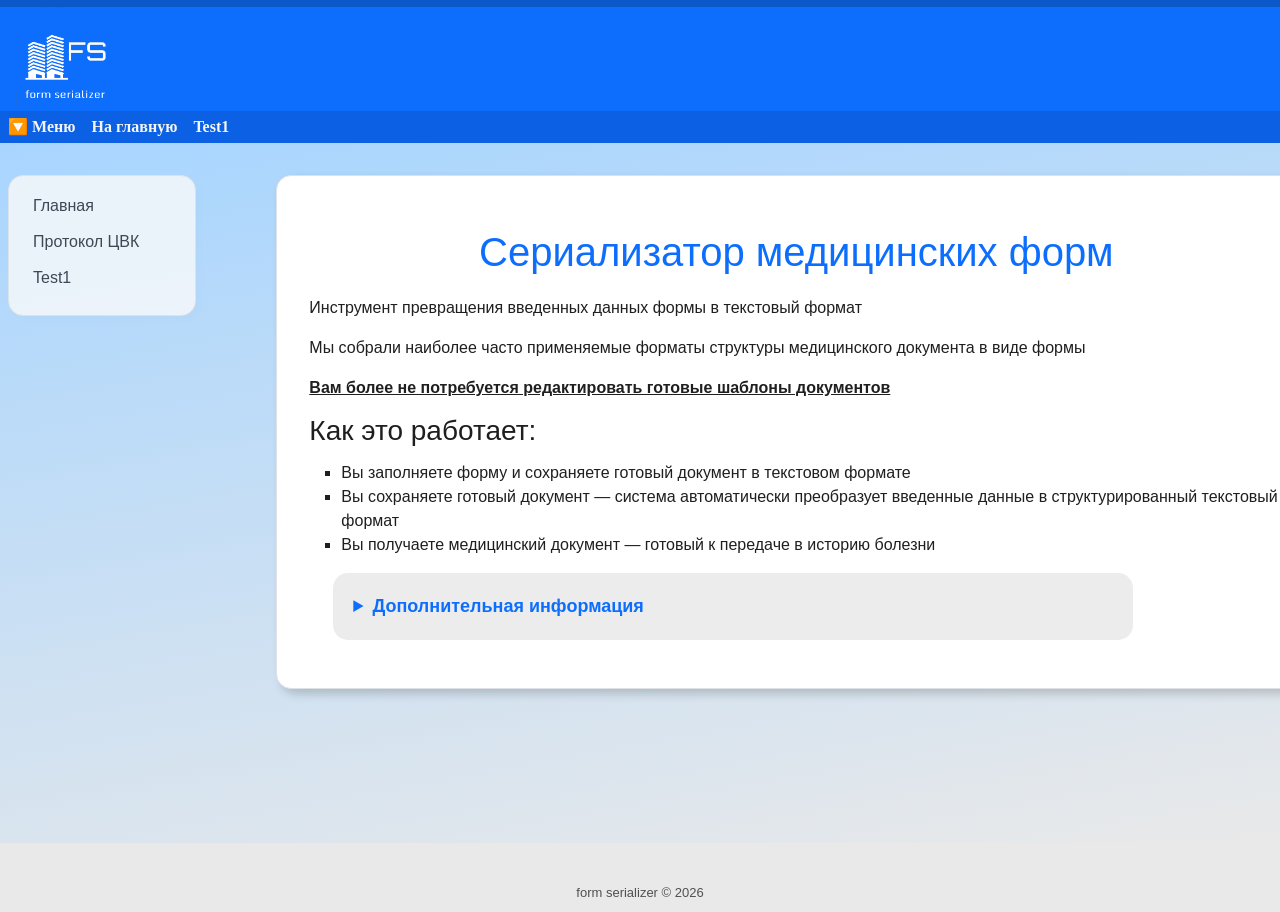
==== index.html @ 3777c530 "init" ====
<!doctype html>
<html lang="ru">
  <head>
    <meta charset="UTF-8" />
    <meta name="viewport" content="width=device-width, initial-scale=1.0" />
    <link rel="shortcut icon" href="img/icons/favicon.ico" />
    <link rel="stylesheet" type="text/css" href="css/lib/bootstrap.min.css" />
    <link rel="stylesheet" type="text/css" href="css/style.css" />
    <title>Сериализатор форм</title>
  </head>

  <body>
    <header>
      <img src="img/logo2.png" alt="логотип тут" class="logo" />
      <div class="nav">
        <a href="#" onclick="toggleMenu()">
          <span id="toggle-pict">🔽</span>
          <span id="toggle-menu">Меню</span>
        </a>
        <a href="#">На главную</a>
        <a href="test1.html">Test1</a>
      </div>
    </header>

    <div class="main">
      <!-- Menu -->
      <div class="menu" id="main-menu">
        <ul id="main-menu-ul">
          <!-- строит: li><a href=LINK>TEXT</a></li> через addElementToMainMenu(targetTagId, LINK, TEXT) -->
        </ul>
      </div>
      <!-- Menu -->

      <div class="content">
        <h1>Сериализатор медицинских форм</h1>

        <p>Инструмент превращения введенных данных формы в текстовый формат</p>

        <p>
          Мы собрали наиболее часто применяемые форматы структуры медицинского
          документа в виде формы
        </p>

        <b
          ><u
            >Вам более не потребуется редактировать готовые шаблоны
            документов</u
          ></b
        >

        <div>
          <h3>Как это работает:</h3>
          <ul>
            <li>
              Вы заполняете форму и сохраняете готовый документ в текстовом
              формате
            </li>
            <li>
              Вы сохраняете готовый документ — система автоматически преобразует
              введенные данные в структурированный текстовый формат
            </li>
            <li>
              Вы получаете медицинский документ — готовый к передаче в историю
              болезни
            </li>
          </ul>
        </div>

        <div class="content-summary">
          <details>
            <summary>Дополнительная информация</summary>

            <p>
              <strong>Полнота данных</strong><br />
              Форма имеет практически все необходимые поля, которые можно
              встретить в рутинной практике анестезиолога-реаниматолога. От
              оценки рисков до фиксации этапов операции — ничего не упущено.
            </p>

            <p>
              <strong>Индивидуальный подход</strong><br />
              Изменяемые данные — показатели гемодинамики (АД, ЧСС, SpO₂, ЦВД),
              параметры ИВЛ, дозировки препаратов и прочее — заполняются
              индивидуально под каждого пациента и конкретную клиническую
              ситуацию.
            </p>

            <p>
              <strong>Гибкость</strong><br />
              Вы не привязаны к жестким шаблонам. Форма учитывает, что каждый
              случай уникален, и позволяет вносить персонализированные данные
              туда, где это необходимо.
            </p>
          </details>
        </div>
      </div>
    </div>

    <footer>form serializer © <span id="current-year"></span></footer>

    <script src="js/lib/bootstrap.min.js">
      // bootstrap
    </script>
    <script src="js/source.js">
      // JS
    </script>
    <script src="js/variables.js">
      // JS
    </script>
  </body>
</html>
---- css/style.css ----
body {
  font-family: Arial, Helvetica, sans-serif;
  color: #1f1f1f;
  /*background-color: #f8fafc;*/
  /*height: 100%;*/
  margin: 0;
  padding: 0;
  line-height: 1.5; /* устанавливает величину пространства между строками */
}

header {
  /* display: flex;
  justify-content: flex-start;*/
  width: 100%;
  background-color: #0d6efd;
  border-top: 7px solid #0a58ca;
  padding: 0;
}

header .logo {
  width: 100px;
  margin-left: 1em;
  margin-bottom: 0.2em;
}

header .nav {
  display: flex;
  align-items: center;
  background-color: #0122692c;
  margin-bottom: auto;
  font: 1em Tahoma;
  font-weight: 700;
  color: #f8f9fa;
  height: 2em;
}

header a {
  color: whitesmoke;
  font-weight: 800;
  padding-right: 0.5em;
  padding-left: 0.5em;
}

.main {
  width: auto;
  display: flex;
  flex-wrap: nowrap;
  justify-content: start;
  align-items: flex-start;
  min-height: 700px;
  /*background-image: linear-gradient(#a8d5ff, #f8fafc, #e9e9e9);*/
  background-image: linear-gradient(170deg, #a8d5ff, #e9e9e9);
}

.menu {
  height: 100%;
  font: 1em sans-serif;
  margin: 2em 5em 2em 0.5em;
  padding-right: 2em;
  background-color: #fafafa;
  border-radius: 15px;
  border: #e6e6e6;
  border-style: solid;
  border-width: 1px;

  box-shadow: 5px 5px 10px rgba(0, 0, 0, 0.01); /* тень */
  opacity: 80%; /* меню видимое */
  transition:
    opacity 0.3s,
    visibility 0.3s;
}

/* когда есть оба класса  menu hidden*/
.menu.hidden {
  visibility: hidden;
  opacity: 0;
  pointer-events: none; /* чтобы нельзя было кликнуть по невидимому меню */
}

.menu ul {
  margin: 1px 0 0 0;
  padding: 1em;
  list-style-type: none;
}

.menu li {
  padding-bottom: 0.5em;
}

.menu li a {
  display: block;
  padding: 0.3em 0.5em;
  border-radius: 8px;
  transition:
    background-color 0.2s,
    color 0.2s;
}

.menu li a:hover {
  background-color: #0d6efd;
  color: white;
}

.nav2 {
  position: relative;
}

#toggle-pict {
  display: inline-block;
  transition: transform 0.3s ease;
}

#toggle-pict.rotated {
  transform: rotate(180deg);
}

.content {
  min-width: 65em;
  min-height: 10em;
  margin: 2em 0 2em 0;
  background: #ffffff;
  border: 1px solid #dee2e6;
  border-radius: 15px;
  padding: 2em 2em 3em 2em;
  box-shadow: 5px 5px 10px rgba(0, 0, 0, 0.18); /* тень */
}

.content-summary {
  background-color: #ececec;
  border-radius: 15px;
  padding: 20px;
  width: 90%;
  max-width: 800px;
  margin-left: 1.5em;
  margin-right: auto;
}

summary {
  font-size: large;
  font-weight: 800;
  color: #0d6efd;
  cursor: pointer;
}

/* анимация */
@keyframes fade {
  from {
    opacity: 0;
  }
  to {
    opacity: 1;
  }
}

details[open] {
  animation: fade 0.3s ease-in;
}

h1 {
  text-align: center;
  color: #0d6efd;
}

h1,
h2,
h3,
h4 {
  margin-top: 0.5em;
  margin-bottom: 0.5em;
}

ul {
  list-style-type: square;
}

.main-form {
  cursor: crosshair;
}

.subtext {
  color: rgb(133, 108, 0);
}

.line-spacer {
  height: 2px;
  
  /*background-color: #1a1a1a;*/
  background-image: linear-gradient(90deg, #e7e7e7, #cccccc, #e7e7e7);
  margin-top: 1em;
  margin-bottom: 1em;
}

footer {
  text-align: center;
  margin: 0;
  padding: 40px 0 10px 0;
  background-color: #e9e9e9;
  color: #505050;
  font-size: small;
  font-family: sans-serif;
}

a {
  color: #004999;
  text-decoration: none;
}

a:hover {
  color: white;
  background-color: #004999;
  transition: all 0.3s;
}

button {
  background: #dee2e6;
  border: 1px;
  border-color: #c5c5c5;
  border-style: solid;
  padding: 10px 10px;
  border-radius: 10px;
  font-weight: 800;
  color: #1a1a1a;
  cursor: pointer;
  box-shadow: 0 2px 5px rgba(0, 0, 0, 0.15);
  transition: background-color 0.2s;
}

button:hover {
  background-color: rgba(0, 0, 0, 0.25);
}
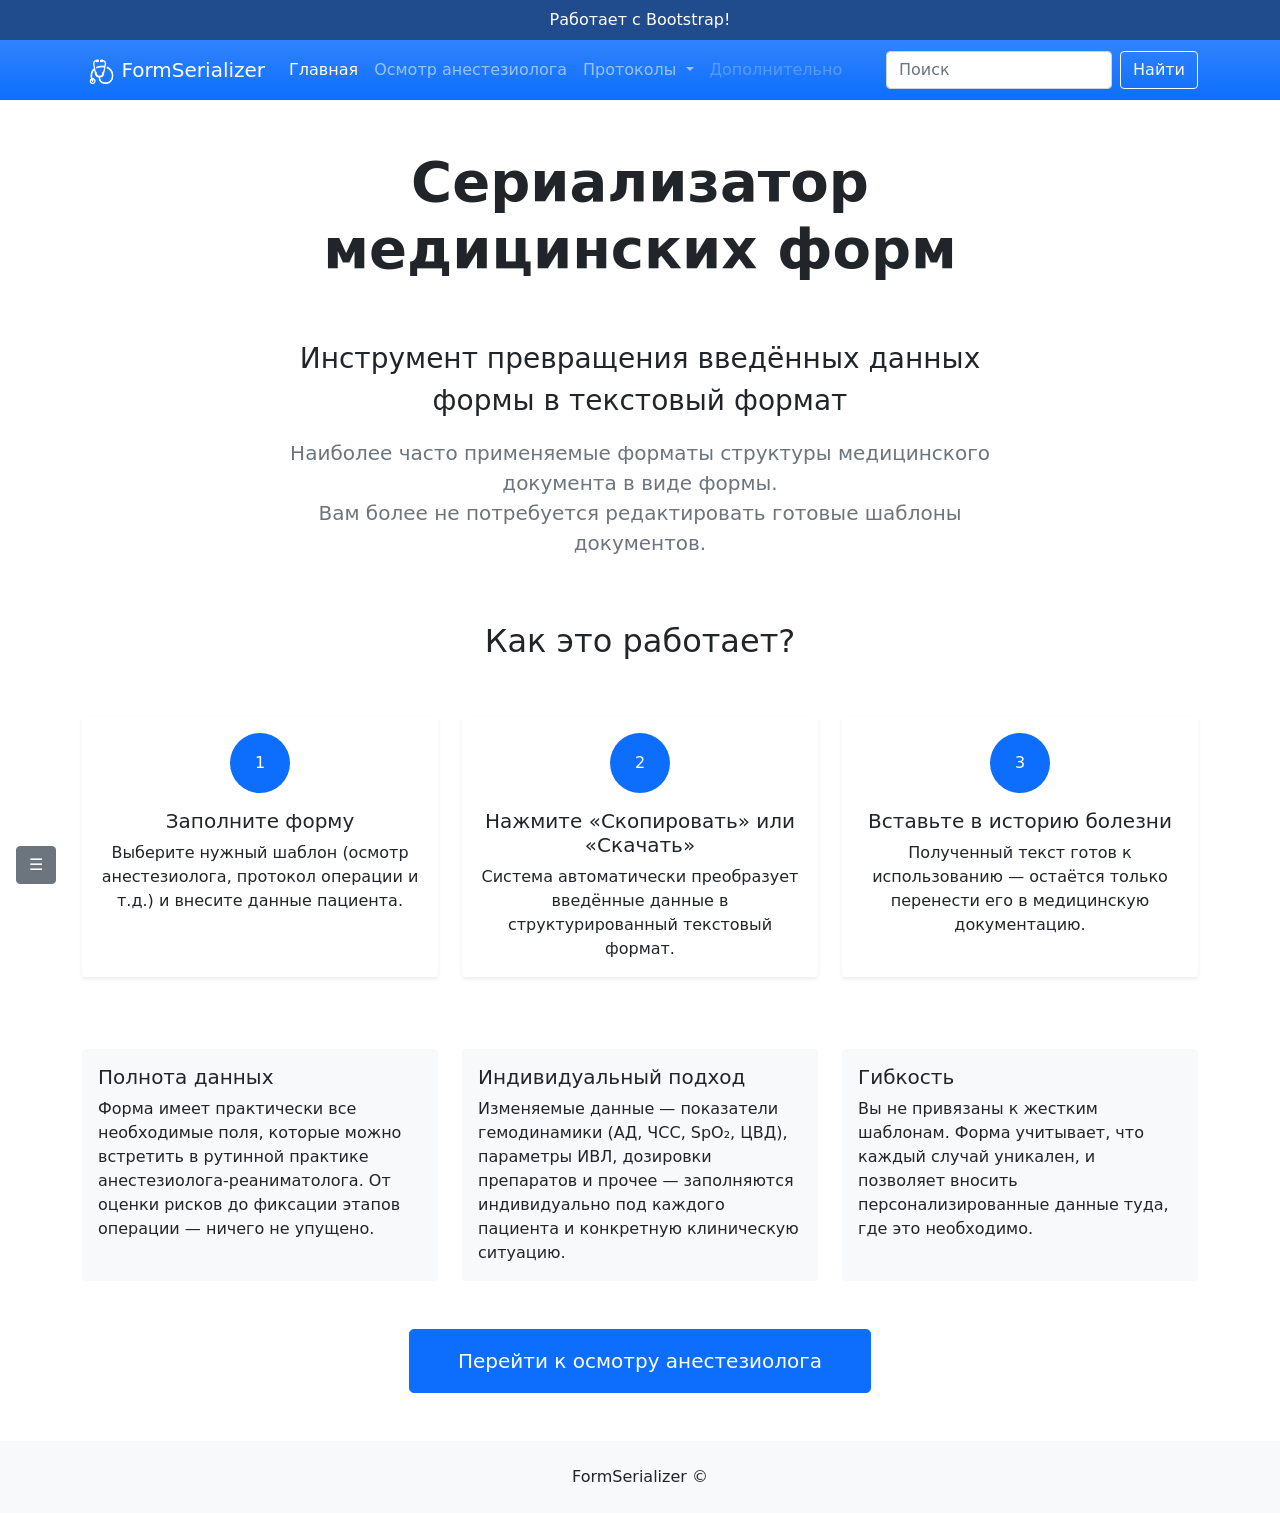
==== commit f759b6f4: "update index and structure" ====
--- a/index.html
+++ b/index.html
@@ -1,111 +1,206 @@
 <!doctype html>
 <html lang="ru">
-  <head>
-    <meta charset="UTF-8" />
-    <meta name="viewport" content="width=device-width, initial-scale=1.0" />
-    <link rel="shortcut icon" href="img/icons/favicon.ico" />
-    <link rel="stylesheet" type="text/css" href="css/lib/bootstrap.min.css" />
-    <link rel="stylesheet" type="text/css" href="css/style.css" />
-    <title>Сериализатор форм</title>
-  </head>
-
-  <body>
-    <header>
-      <img src="img/logo2.png" alt="логотип тут" class="logo" />
-      <div class="nav">
-        <a href="#" onclick="toggleMenu()">
-          <span id="toggle-pict">🔽</span>
-          <span id="toggle-menu">Меню</span>
+
+<head>
+  <meta charset="UTF-8" />
+  <meta name="viewport" content="width=device-width, initial-scale=1.0" />
+  <link rel="shortcut icon" href="img/icons/favicon.ico" />
+  <link rel="stylesheet" type="text/css" href="css/lib/bootstrap.min.css" />
+  <link rel="stylesheet" type="text/css" href="css/styles.css" />
+  <title>Сериализатор медицинских форм</title>
+</head>
+
+<body>
+  <header>
+    <!-- Навигационная панель -->
+    <div class="d-block px-3 py-2 text-center text-bold skippy" style="background-color: #083880; opacity: 90%">
+      <a href="https://getbootstrap.com/" class="text-white text-decoration-none">Работает с Bootstrap!</a>
+    </div>
+    <nav class="navbar navbar-expand-md navbar-dark bg-primary bg-gradient mb-4 py-0">
+      <div class="container d-flex align-items-center">
+        <!-- Логотип -->
+        <a class="navbar-brand d-flex align-items-center" href="index.html">
+          <img src="img/stethoscope_light.png" height="50px" alt="Изображение фонендоскопа" />FormSerializer
         </a>
-        <a href="#">На главную</a>
-        <a href="test1.html">Test1</a>
-      </div>
-    </header>
-
-    <div class="main">
-      <!-- Menu -->
-      <div class="menu" id="main-menu">
-        <ul id="main-menu-ul">
-          <!-- строит: li><a href=LINK>TEXT</a></li> через addElementToMainMenu(targetTagId, LINK, TEXT) -->
-        </ul>
-      </div>
-      <!-- Menu -->
-
-      <div class="content">
-        <h1>Сериализатор медицинских форм</h1>
-
-        <p>Инструмент превращения введенных данных формы в текстовый формат</p>
-
-        <p>
-          Мы собрали наиболее часто применяемые форматы структуры медицинского
-          документа в виде формы
+        <!-- Ссылка на источник изображения: https://sergeychikin.ru/365/ Image by Сергей Чикин, brakodelnya@gmail.com-->
+
+        <!-- Сворачиваемое меню  -->
+        <div class="collapse navbar-collapse" id="navbarSupportedContent">
+          <!-- Основные пункты меню (me-auto - выравнивание слева) -->
+          <ul class="navbar-nav me-auto mb-2 mb-lg-0">
+            <li class="nav-item">
+              <a class="nav-link active" aria-current="page" href="index.html">Главная</a>
+              <!-- Активная ссылка -->
+            </li>
+            <li class="nav-item">
+              <a class="nav-link" href="anesth_consultation.html">Осмотр анестезиолога</a>
+              <!-- Обычная ссылка -->
+            </li>
+
+            <!-- Выпадающее меню dropdown -->
+            <li class="nav-item dropdown">
+              <a class="nav-link dropdown-toggle" href="#" id="navbarDropdown" role="button" data-bs-toggle="dropdown"
+                aria-expanded="false">
+                Протоколы
+              </a>
+              <!-- Список выпадающего меню -->
+              <ul id="main-menu-ul" class="dropdown-menu bg-light" aria-labelledby="navbarDropdown">
+                <li><a class="dropdown-item" href="#">Протокол ЦВК</a></li>
+                <li><a class="dropdown-item" href="#">Протокол артерия</a></li>
+                <li><a class="dropdown-item" href="#">Протокол анестезии</a></li>
+                <li>
+                  <hr class="dropdown-divider" />
+                  <!-- Разделитель пунктов меню -->
+                </li>
+                <li>
+                  <a class="dropdown-item" href="#">Другие протоколы</a>
+                </li>
+              </ul>
+            </li>
+
+            <!-- Неактивная  ссылка -->
+            <li class="nav-item">
+              <a class="nav-link disabled" href="#" tabindex="-1" aria-disabled="true">Дополнительно</a>
+            </li>
+          </ul>
+
+          <!-- Форма поиска как flex-контейнер -->
+          <form class="d-flex" onsubmit="handleSearch(event)">
+            <input class="form-control me-2" type="search" placeholder="Поиск" aria-label="Search">
+            <button class="btn btn-outline-light" type="submit">
+              Найти
+            </button>
+          </form>
+        </div>
+      </div>
+    </nav>
+  </header>
+
+  <!-- Кнопка открытия бокового меню  -->
+  <button class="btn btn-secondary position-fixed bottom-0 start-0 m-3" type="button" data-bs-toggle="offcanvas"
+    data-bs-target="#sidebarMenu">
+    ☰
+  </button>
+
+  <!-- Боковое меню offcanvas (динамическое меню будет заполнено скриптом) -->
+  <div class="offcanvas offcanvas-start bg-light" id="sidebarMenu" aria-labelledby="sidebarLabel">
+    <div class="offcanvas-header">
+      <h5 class="offcanvas-title" id="sidebarLabel">Меню</h5>
+      <button type="button" class="btn-close" data-bs-dismiss="offcanvas"></button>
+    </div>
+    <hr />
+    <div class="offcanvas-body">
+      <ul class="nav nav-pills flex-column mb-auto" id="menu-ul"></ul>
+    </div>
+  </div>
+
+  <!-- ОСНОВНОЙ КОНТЕНТ  -->
+  <main class="container my-5">
+    <!-- Заголовок  -->
+    <div class="row mb-5">
+      <div class="col-lg-8 mx-auto text-center">
+        <h1 class="display-4 fw-bold">Сериализатор медицинских форм</h1>
+        <p class="lead fs-3">Инструмент превращения введённых данных формы в текстовый формат</p>
+        <p class="fs-5 text-muted">
+          Наиболее часто применяемые форматы структуры медицинского документа в виде формы.<br>
+          Вам более не потребуется редактировать готовые шаблоны документов.
         </p>
-
-        <b
-          ><u
-            >Вам более не потребуется редактировать готовые шаблоны
-            документов</u
-          ></b
-        >
-
-        <div>
-          <h3>Как это работает:</h3>
-          <ul>
-            <li>
-              Вы заполняете форму и сохраняете готовый документ в текстовом
-              формате
-            </li>
-            <li>
-              Вы сохраняете готовый документ — система автоматически преобразует
-              введенные данные в структурированный текстовый формат
-            </li>
-            <li>
-              Вы получаете медицинский документ — готовый к передаче в историю
-              болезни
-            </li>
-          </ul>
-        </div>
-
-        <div class="content-summary">
-          <details>
-            <summary>Дополнительная информация</summary>
-
-            <p>
-              <strong>Полнота данных</strong><br />
-              Форма имеет практически все необходимые поля, которые можно
-              встретить в рутинной практике анестезиолога-реаниматолога. От
-              оценки рисков до фиксации этапов операции — ничего не упущено.
+      </div>
+    </div>
+
+    <!-- Как это работает  -->
+    <div class="row mb-5">
+      <div class="col-12 text-center mb-4">
+        <h2 class="fw-semibold">Как это работает?</h2>
+      </div>
+      <div class="col-md-4 mb-4">
+        <div class="card h-100 border-0 shadow-sm">
+          <div class="card-body text-center">
+            <div
+              class="bg-primary text-white rounded-circle d-inline-flex align-items-center justify-content-center mb-3"
+              style="width: 60px; height: 60px;">1</div>
+            <h5 class="card-title">Заполните форму</h5>
+            <p class="card-text">Выберите нужный шаблон (осмотр анестезиолога, протокол операции и т.д.) и внесите
+              данные пациента.</p>
+          </div>
+        </div>
+      </div>
+      <div class="col-md-4 mb-4">
+        <div class="card h-100 border-0 shadow-sm">
+          <div class="card-body text-center">
+            <div
+              class="bg-primary text-white rounded-circle d-inline-flex align-items-center justify-content-center mb-3"
+              style="width: 60px; height: 60px;">2</div>
+            <h5 class="card-title">Нажмите «Скопировать» или «Скачать»</h5>
+            <p class="card-text">Система автоматически преобразует введённые данные в структурированный текстовый
+              формат.</p>
+          </div>
+        </div>
+      </div>
+      <div class="col-md-4 mb-4">
+        <div class="card h-100 border-0 shadow-sm">
+          <div class="card-body text-center">
+            <div
+              class="bg-primary text-white rounded-circle d-inline-flex align-items-center justify-content-center mb-3"
+              style="width: 60px; height: 60px;">3</div>
+            <h5 class="card-title">Вставьте в историю болезни</h5>
+            <p class="card-text">Полученный текст готов к использованию — остаётся только перенести его в медицинскую
+              документацию.</p>
+          </div>
+        </div>
+      </div>
+    </div>
+
+    <!-- Дополнительная информация  -->
+    <div class="row g-4">
+      <div class="col-md-6 col-lg-4">
+        <div class="card h-100 border-0 bg-light">
+          <div class="card-body">
+            <h5 class="card-title">Полнота данных</h5>
+            <p class="card-text">Форма имеет практически все необходимые поля, которые можно встретить в рутинной
+              практике анестезиолога-реаниматолога. От оценки рисков до фиксации этапов операции — ничего не упущено.
             </p>
-
-            <p>
-              <strong>Индивидуальный подход</strong><br />
-              Изменяемые данные — показатели гемодинамики (АД, ЧСС, SpO₂, ЦВД),
-              параметры ИВЛ, дозировки препаратов и прочее — заполняются
-              индивидуально под каждого пациента и конкретную клиническую
-              ситуацию.
-            </p>
-
-            <p>
-              <strong>Гибкость</strong><br />
-              Вы не привязаны к жестким шаблонам. Форма учитывает, что каждый
-              случай уникален, и позволяет вносить персонализированные данные
-              туда, где это необходимо.
-            </p>
-          </details>
-        </div>
-      </div>
-    </div>
-
-    <footer>form serializer © <span id="current-year"></span></footer>
-
-    <script src="js/lib/bootstrap.min.js">
-      // bootstrap
-    </script>
-    <script src="js/source.js">
-      // JS
-    </script>
-    <script src="js/variables.js">
-      // JS
-    </script>
-  </body>
-</html>
+          </div>
+        </div>
+      </div>
+      <div class="col-md-6 col-lg-4">
+        <div class="card h-100 border-0 bg-light">
+          <div class="card-body">
+            <h5 class="card-title">Индивидуальный подход</h5>
+            <p class="card-text">Изменяемые данные — показатели гемодинамики (АД, ЧСС, SpO₂, ЦВД), параметры ИВЛ,
+              дозировки препаратов и прочее — заполняются индивидуально под каждого пациента и конкретную клиническую
+              ситуацию.</p>
+          </div>
+        </div>
+      </div>
+      <div class="col-md-6 col-lg-4">
+        <div class="card h-100 border-0 bg-light">
+          <div class="card-body">
+            <h5 class="card-title">Гибкость</h5>
+            <p class="card-text">Вы не привязаны к жестким шаблонам. Форма учитывает, что каждый случай уникален, и
+              позволяет вносить персонализированные данные туда, где это необходимо.</p>
+          </div>
+        </div>
+      </div>
+    </div>
+
+    <!-- Призыв к действию -->
+    <div class="text-center mt-5">
+      <a href="anesth_consultation.html" class="btn btn-primary btn-lg px-5 py-3">Перейти к осмотру анестезиолога</a>
+    </div>
+  </main>
+
+  <!-- Футер  -->
+  <footer class="bg-light py-4 mt-5">
+    <div class="container text-center">
+      FormSerializer © <span id="current-year"></span>
+    </div>
+  </footer>
+
+  <!-- Подключение скриптов  -->
+  <script src="js/lib/bootstrap.min.js"></script>
+  <script src="js/source.js"></script>
+  <script src="js/variables.js"></script>
+</body>
+
+</html>
--- a/css/styles.css
+++ b/css/styles.css
@@ -0,0 +1,93 @@
+.content {
+  background: #ffffff;
+  border: 1px solid #dee2e6;
+  border-radius: 15px;
+  padding: 2em 2em 3em 2em;
+  box-shadow: 5px 5px 10px rgba(0, 0, 0, 0.18); /* тень */
+  max-width: 1000px;  
+}
+
+/* Формы */
+.form-group {
+  padding: 15px;
+  margin-bottom: 20px;
+}
+.form-group label {
+  margin-right: 2px;
+  font-weight: bold;
+}
+.delivered {
+  width: 50%;
+}
+
+/* Поля ввода */
+.form-group input:not([type="radio"]):not([type="checkbox"]), /* исключение для радибаттон и чекбокс */
+.form-group textarea,
+.form-group select
+ {
+  border: 2px solid rgba(0, 0, 0, 0.25);
+  width: 100%;
+  font-size: 13px;
+  min-height: 40px;
+  margin-left: 0.75em;
+  margin-right: 1em;
+  border-radius: 11px;
+  padding: 0.5em;
+  transition: all 0.2s;
+  outline: none;
+  cursor: text;
+  overflow: auto;
+}
+
+.form-group textarea {
+  min-height: 40px;
+  max-height: 200px;
+  resize: vertical;
+}
+
+/* Состояния полей */
+.form-group input:hover :not([type="radio"]):not([type="checkbox"]),
+.form-group textarea:hover,
+.form-group select:hover {
+  background: #d3d3d3;
+}
+.form-group input :focus:not([type="radio"]):not([type="checkbox"]),
+.form-group textarea:focus,
+.form-group select:focus {
+  background: #fff;
+  border: 2px solid #007bff;
+  box-shadow: 0 0 5px rgba(0, 123, 255, 0.5);
+  font-weight: bold;
+}
+
+.form-text {
+  /* margin: 1em !important; */
+  display: block;
+}
+/* Фикисрованный размер для label, input */
+.fixed-label {
+  min-width: 200px;
+}
+.fixed-input {
+  width: 250px;
+}
+
+/* Line spacer */
+.line-spacer {
+  height: 2px;
+
+  /*background-color: #1a1a1a;*/
+  background-image: linear-gradient(90deg, #f7f7f7, #ebebeb, #f7f7f7);
+  opacity: 70%;
+  margin-top: 2em;
+  margin-bottom: 2em;
+}
+
+/* headers */
+h1,
+h2,
+h3,
+h4 {
+  text-align: center;
+  margin-bottom: 1em;
+}
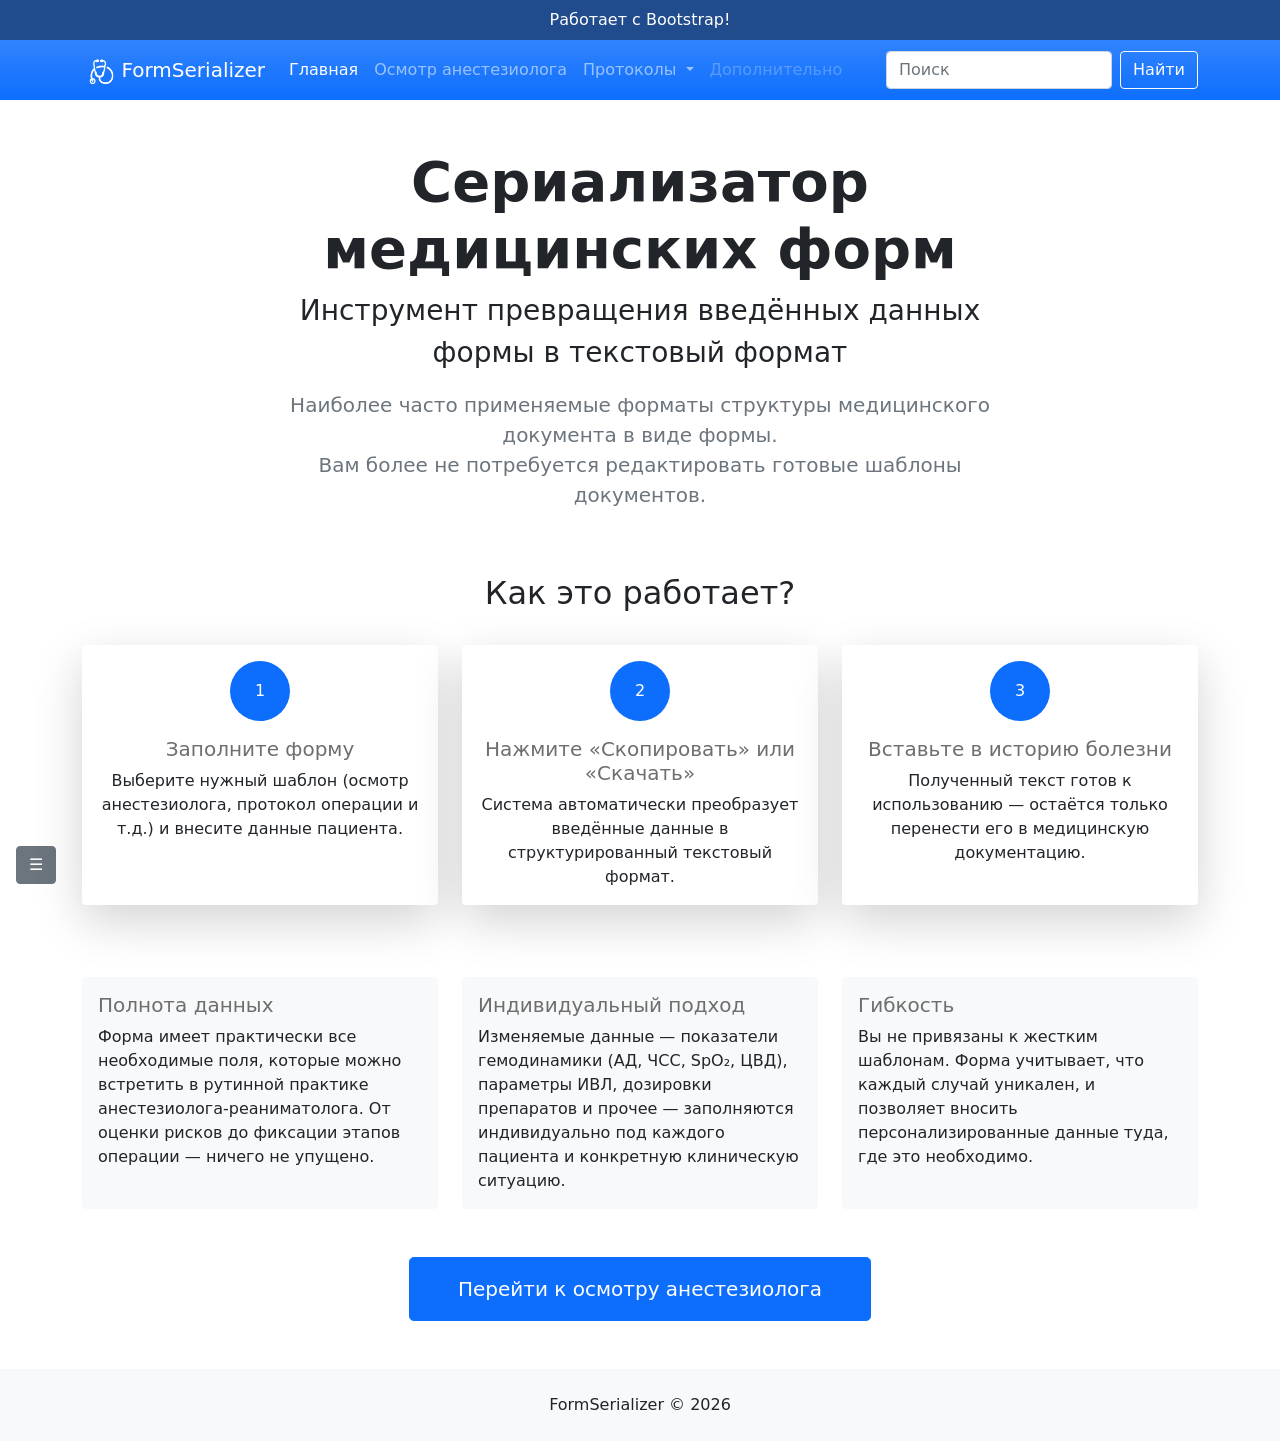
==== commit cbd7f54b: "add vaildation" ====
--- a/index.html
+++ b/index.html
@@ -114,7 +114,7 @@
         <h2 class="fw-semibold">Как это работает?</h2>
       </div>
       <div class="col-md-4 mb-4">
-        <div class="card h-100 border-0 shadow-sm">
+        <div class="card h-100 border-0 shadow-lg">
           <div class="card-body text-center">
             <div
               class="bg-primary text-white rounded-circle d-inline-flex align-items-center justify-content-center mb-3"
@@ -126,7 +126,7 @@
         </div>
       </div>
       <div class="col-md-4 mb-4">
-        <div class="card h-100 border-0 shadow-sm">
+        <div class="card h-100 border-0 shadow-lg">
           <div class="card-body text-center">
             <div
               class="bg-primary text-white rounded-circle d-inline-flex align-items-center justify-content-center mb-3"
@@ -138,7 +138,7 @@
         </div>
       </div>
       <div class="col-md-4 mb-4">
-        <div class="card h-100 border-0 shadow-sm">
+        <div class="card h-100 border-0 shadow-lg">
           <div class="card-body text-center">
             <div
               class="bg-primary text-white rounded-circle d-inline-flex align-items-center justify-content-center mb-3"
@@ -184,23 +184,25 @@
       </div>
     </div>
 
-    <!-- Призыв к действию -->
+    <!-- button -->
     <div class="text-center mt-5">
       <a href="anesth_consultation.html" class="btn btn-primary btn-lg px-5 py-3">Перейти к осмотру анестезиолога</a>
     </div>
   </main>
 
-  <!-- Футер  -->
+  <!-- footer -->
   <footer class="bg-light py-4 mt-5">
     <div class="container text-center">
       FormSerializer © <span id="current-year"></span>
     </div>
   </footer>
 
-  <!-- Подключение скриптов  -->
+  <!-- JS  -->
   <script src="js/lib/bootstrap.min.js"></script>
   <script src="js/source.js"></script>
   <script src="js/variables.js"></script>
+  <script src="js/index_page_builder.js"></script>
+
 </body>
 
 </html>
--- a/css/styles.css
+++ b/css/styles.css
@@ -1,33 +1,22 @@
 .content {
-  background: #ffffff;
-  border: 1px solid #dee2e6;
-  border-radius: 15px;
-  padding: 2em 2em 3em 2em;
-  box-shadow: 5px 5px 10px rgba(0, 0, 0, 0.18); /* тень */
-  max-width: 1000px;  
+  color: #363636;
+  max-width: 1000px;
 }
 
 /* Формы */
-.form-group {
-  padding: 15px;
-  margin-bottom: 20px;
-}
 .form-group label {
   margin-right: 2px;
   font-weight: bold;
-}
-.delivered {
-  width: 50%;
 }
 
 /* Поля ввода */
 .form-group input:not([type="radio"]):not([type="checkbox"]), /* исключение для радибаттон и чекбокс */
 .form-group textarea,
-.form-group select
- {
-  border: 2px solid rgba(0, 0, 0, 0.25);
+.form-group select {
+  border: 2px solid rgba(0, 0, 0, 0.25) !important;
   width: 100%;
   font-size: 13px;
+  font-weight: 500;
   min-height: 40px;
   margin-left: 0.75em;
   margin-right: 1em;
@@ -39,55 +28,41 @@
   overflow: auto;
 }
 
-.form-group textarea {
-  min-height: 40px;
-  max-height: 200px;
-  resize: vertical;
-}
-
 /* Состояния полей */
-.form-group input:hover :not([type="radio"]):not([type="checkbox"]),
-.form-group textarea:hover,
-.form-group select:hover {
-  background: #d3d3d3;
-}
-.form-group input :focus:not([type="radio"]):not([type="checkbox"]),
 .form-group textarea:focus,
 .form-group select:focus {
   background: #fff;
   border: 2px solid #007bff;
-  box-shadow: 0 0 5px rgba(0, 123, 255, 0.5);
-  font-weight: bold;
+  box-shadow: 0 0 5px rgba(0, 123, 255, 1);
 }
 
-.form-text {
-  /* margin: 1em !important; */
-  display: block;
+/* placeholder */
+.form-group input::placeholder,
+.form-group textarea::placeholder {
+  font-weight: normal;
+  color: #949494;
 }
+
 /* Фикисрованный размер для label, input */
 .fixed-label {
-  min-width: 200px;
+  min-width: 100px;
 }
 .fixed-input {
-  width: 250px;
+  width: 150px;
 }
 
 /* Line spacer */
 .line-spacer {
+  display: block;
   height: 2px;
-
-  /*background-color: #1a1a1a;*/
   background-image: linear-gradient(90deg, #f7f7f7, #ebebeb, #f7f7f7);
-  opacity: 70%;
   margin-top: 2em;
   margin-bottom: 2em;
 }
 
 /* headers */
-h1,
-h2,
 h3,
-h4 {
-  text-align: center;
-  margin-bottom: 1em;
+h4,
+h5 {
+  color: rgb(110, 110, 110);
 }
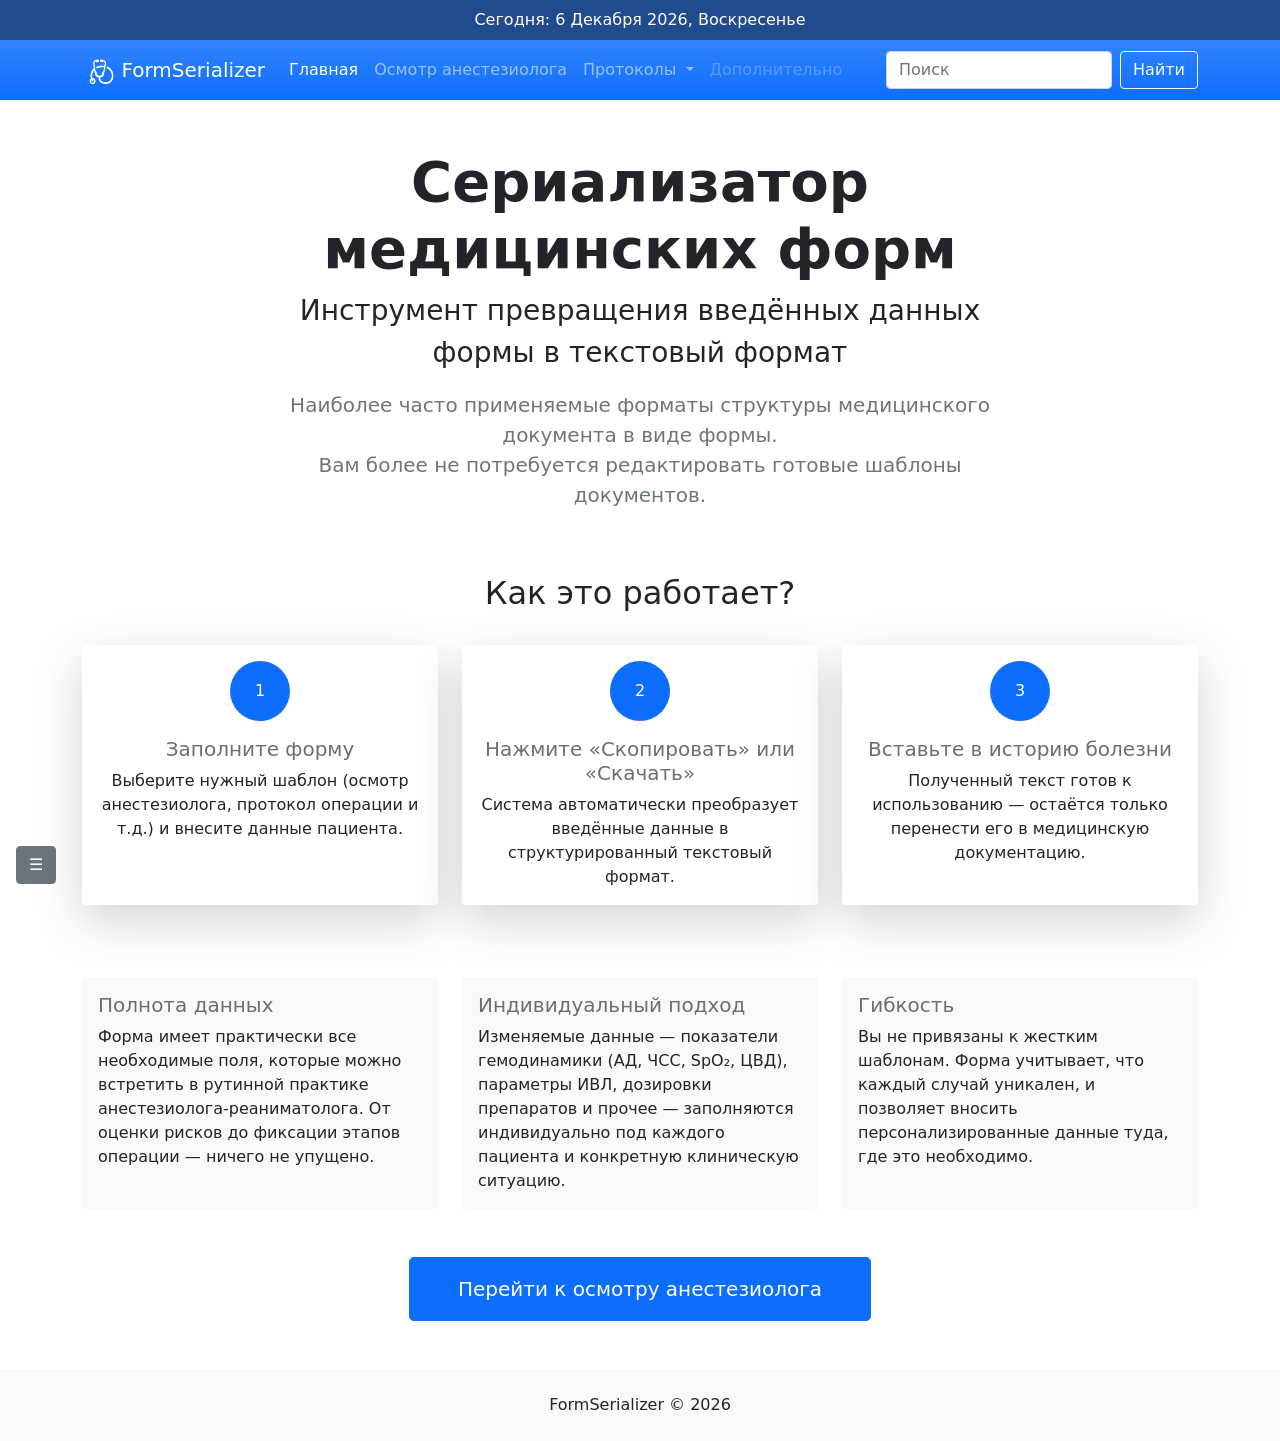
==== commit 3068b0e4: "add insert date in header" ====
--- a/index.html
+++ b/index.html
@@ -14,7 +14,7 @@
   <header>
     <!-- Навигационная панель -->
     <div class="d-block px-3 py-2 text-center text-bold skippy" style="background-color: #083880; opacity: 90%">
-      <a href="https://getbootstrap.com/" class="text-white text-decoration-none">Работает с Bootstrap!</a>
+      <a href="https://getbootstrap.com/" class="text-white text-decoration-none" id="upper-header-text">Работает с Bootstrap!</a>
     </div>
     <nav class="navbar navbar-expand-md navbar-dark bg-primary bg-gradient mb-4 py-0">
       <div class="container d-flex align-items-center">
@@ -200,7 +200,6 @@
   <!-- JS  -->
   <script src="js/lib/bootstrap.min.js"></script>
   <script src="js/source.js"></script>
-  <script src="js/variables.js"></script>
   <script src="js/index_page_builder.js"></script>
 
 </body>
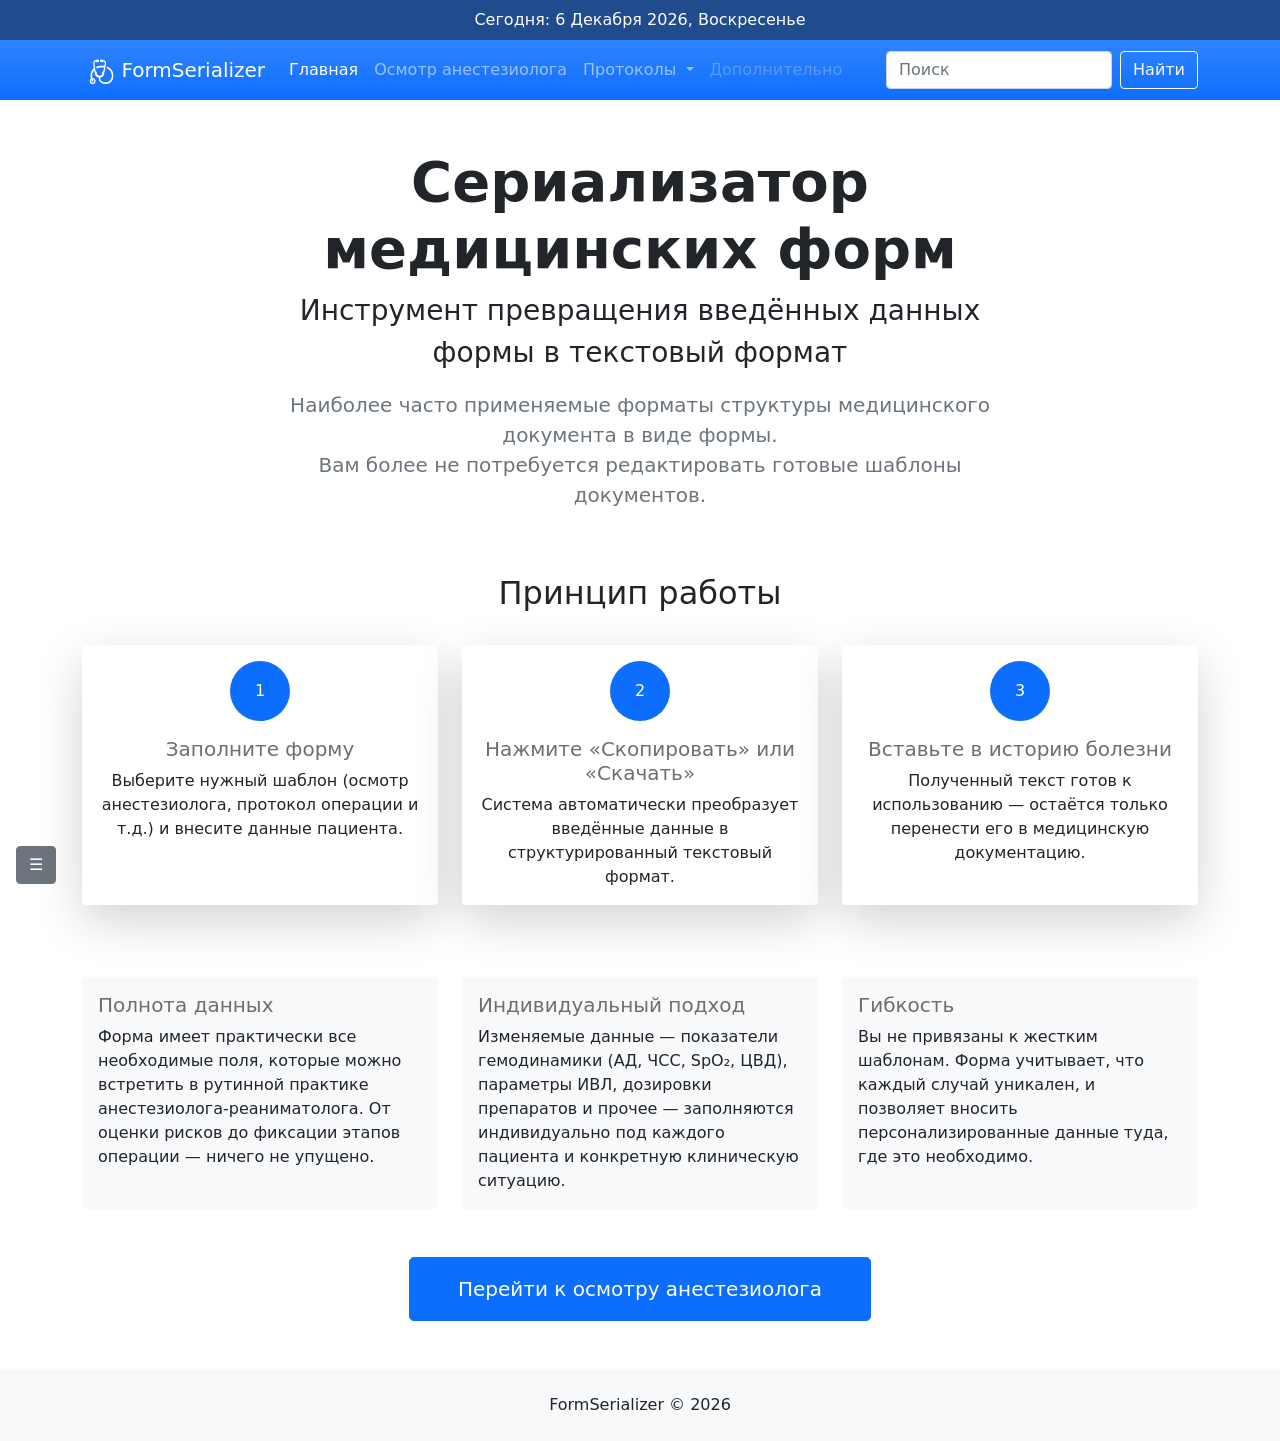
==== commit 8e093372: "fix css styles" ====
--- a/index.html
+++ b/index.html
@@ -82,7 +82,7 @@
     ☰
   </button>
 
-  <!-- Боковое меню offcanvas (динамическое меню будет заполнено скриптом) -->
+  <!-- Динамическое боковое меню offcanvas -->
   <div class="offcanvas offcanvas-start bg-light" id="sidebarMenu" aria-labelledby="sidebarLabel">
     <div class="offcanvas-header">
       <h5 class="offcanvas-title" id="sidebarLabel">Меню</h5>
@@ -111,7 +111,7 @@
     <!-- Как это работает  -->
     <div class="row mb-5">
       <div class="col-12 text-center mb-4">
-        <h2 class="fw-semibold">Как это работает?</h2>
+        <h2 class="fw-semibold">Принцип работы</h2>
       </div>
       <div class="col-md-4 mb-4">
         <div class="card h-100 border-0 shadow-lg">
